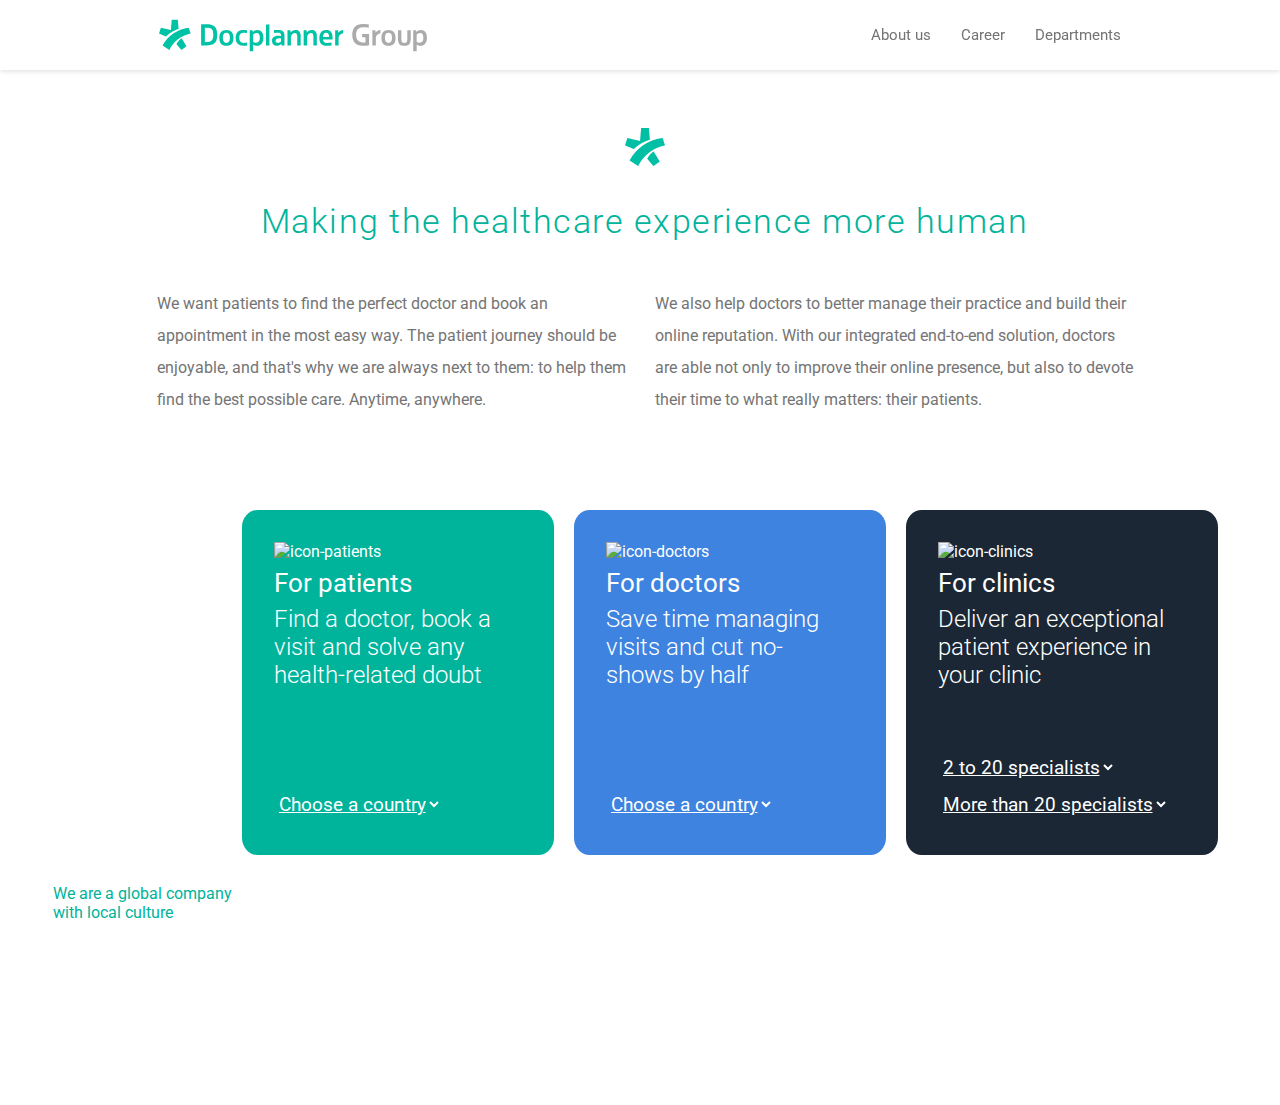
==== check3.html @ 7a892963 "docplanner" ====
<!DOCTYPE html>
<html lang="en">
  <head>
    <meta charset="UTF-8" />
    <meta name="viewport" content="width=device-width, initial-scale=1.0" />
    <title>Docplanner</title>
    <link rel="stylesheet" href="./style.css" />
  </head>
  <body>
    <div class="container">
      <div class="navbar" >
        <img
          class="logo"
          src="/logo-default-group-en.svg"
          alt="docplanner-logo" />
        <ul>
          <li>About us</li>
          <li>Career</li>
          <li>Departments</li>
        </ul>
      </div>
      <div class="content1">
        <img src="/sygnet.png" alt="sygnet" />
        <h1>Making the healthcare experience more human</h1>
        <div class="paragraph">
          <p>
            We want patients to find the perfect doctor and book an appointment
            in the most easy way. The patient journey should be enjoyable, and
            that's why we are always next to them: to help them find the best
            possible care. Anytime, anywhere.
          </p>
          <p>
            We also help doctors to better manage their practice and build their
            online reputation. With our integrated end-to-end solution, doctors
            are able not only to improve their online presence, but also to
            devote their time to what really matters: their patients.
          </p>
        </div>
      </div>
      <div class="content2">
        <div>
          <h1>We are a global company <br>
            with local culture</h1>
        </div> 
      </div>
      
      <div class="cards">
        <div class="card" style="background-color: #00b39b;">
          <div class="patient1">
            <img src="	https://www.docplanner.com/icons/icon-patients.svg" alt="icon-patients">
            <h1>For patients</h1>
            <h2>
              Find a doctor, book a visit and solve any health-related doubt
            </h2>
          </div>
          <div class="patient2">
            <select  class="selection1" name="choose a country" >
              <option value="Choose a country">Choose a country</option>
              <option value="Argentina">Argentina</option>
              <option value="Brazil">Brazil</option>
              <option value="Chile">Chile</option>
              <option value="Colombia">Colombia</option>
              <option value="Czech">Czech</option>
              <option value="Germany">Germany</option>
              <option value="Italy">Italy</option>
              <option value="Mexico">Mexico</option>
              <option value="Peru">Peru</option>
              <option value="Poland">Poland</option>
              <option value="Portugal">Portugal</option>
              <option value="Spain">Spain</option>
              <option value="Turkey">Turkey</option>
            </select>
          </div>
        </div>
        <div class="card" style="background-color: #3d83df;">
          <div class="doctor1">
            <img src="https://www.docplanner.com/icons/icon-doctors.svg" alt="icon-doctors">
            <h1>For doctors</h1>
            <h2>Save time managing visits and cut no- shows by half</h2>
          </div>
          <div class="doctor2" >
            <select class="selection2" name="choose a country">
              <option value="Choose a country">Choose a country</option>
              <option value="Argentina">Argentina</option>
              <option value="Brazil">Brazil</option>
              <option value="Chile">Chile</option>
              <option value="Colombia">Colombia</option>
              <option value="Czech">Czech</option>
              <option value="Germany">Germany</option>
              <option value="Italy">Italy</option>
              <option value="Mexico">Mexico</option>
              <option value="Peru">Peru</option>
              <option value="Poland">Poland</option>
              <option value="Portugal">Portugal</option>
              <option value="Spain">Spain</option>
              <option value="Turkey">Turkey</option>
            </select>
          </div>
        </div>
        <div class="card" style="background-color: #1b2734;">
          <div class="clinic1">
            <img src="https://www.docplanner.com/icons/icon-clinics.svg" alt="icon-clinics">
            <h1>For clinics</h1>
            <h2>Deliver an exceptional patient experience in your clinic</h2>
          </div>
          <div class="clinic2">
            <select class="selection3" name="2 to 20 specialists" id="specialists1">
              <option value="2 to 20 specialists">2 to 20 specialists</option>
              <option value="Brazil">Brazil</option>
              <option value="Czech">Czech</option>
              <option value="Italy">Italy</option>
              <option value="Mexico">Mexico</option>
              <option value="Poland">Poland</option>
              <option value="Spain">Spain</option>
              <option value="Turkey">Turkey</option>
            </select>
            <select class="selection3" name="More than 20 specialists" id="specialists2">
              <option value="More than 20 specialists">More than 20 specialists</option>
              <option value="Brazil">Brazil</option>
              <option value="Italy">Italy</option>
              <option value="Mexico">Mexico</option>
              <option value="Poland">Poland</option>
              <option value="Spain">Spain</option>
          </div>
        </div>
      </div>

      

    </div>


  </body>
</html>
---- style.css ----
@import url('https://fonts.googleapis.com/css2?family=Roboto:ital,wght@0,100;0,300;0,400;0,500;0,700;0,900;1,100;1,300;1,400;1,500;1,700;1,900&display=swap');
*{
    margin: 0;
    padding: 0px;
    box-sizing: border-box;
    font-family: "Roboto", sans-serif;
    font-weight: 400;
    font-size: 16px;
}
.container{
    display: flex;
    justify-content: center;
}
.navbar{
    background-color: white;
    z-index: 1000;
    box-shadow: 0 2px 4px rgba(0, 0, 0, 0.1);
    position: relative;
    display: flex;
    justify-content: space-around;
    align-items: center;
    width: 975px;
    height: 70px;
    padding: 0px 20px;
    margin: 0px 4.500px;
    position: fixed;
    width: 100%;
    gap: 165px;
}

/* these are the navbar's elements */
.logo{
    width: 268px;
    height: 33px;
}
ul{
    display: flex;
    list-style: none;
    justify-content: space-between;
    gap: 30px;
    padding: 20px 0px;

}
ul li{
        color: #747474;
        font-family: "Roboto", sans-serif;
        font-weight: 400;
        font-size: 15px;
      }
ul li:hover{
    color: rgb(0, 179, 155) ;
    cursor: pointer;
    transition: 0.3s;
}

/* these are content's elements */
.content1 h1 {
    font-size: 2.125rem;
    color: #00b39b;
    font-size: 34px;
    font-weight: 300;
    letter-spacing: 1.5px;
    width: 975px;
    height: 44px;
    margin: 34px 0px;
    display: flex;
    justify-content: center;
}
.content1{
    display: flex;
    flex-direction: column;
    justify-content: center;
    align-items: center;
    margin: 0px 4.500px 80px 4.5px;
    padding: 180px 20px;
    height: 310px;
    width: 975px;
    position: absolute;
        top: calc(10%); 
        left: 0;
        width: 100%;
        
}
.content1 img{
    width: 40;
    height: 39;
    margin: 0px 470px ;
    
}

.paragraph{
    display: flex;
    justify-content:space-around;
    line-height: 2;
}
.paragraph p {
    color: #747474;
    height: 112px;
    width: 478px;
    margin: 13px 10px;
    padding: 10;
}
/* this is the cards div style */
.cards {
    padding: 10px;
    position: relative;
    top: 500px ; 
    left: 0px;
    margin-bottom: 40px;
    display: flex;
    gap: 20px;

}

.card{
    color: white;
    padding: 32px;
    height: 345px;
    width: 312px;
    display: flex;
    flex-direction: column;
    justify-content: space-between;
    border-radius: 5%;
    }

.card h1{
    font-size:26px ;
    font-weight: 400;
    margin: 7px 0px;
}
.card h2{
    font-size:24px ;
    font-weight: 300;
    height: 86px;
    width: 250px;
}

.card img{
    height:24px;
    width: 24px;
}
.selection1{
    text-decoration: underline;
    background-color: #00b39b;
    color: white;
    border-color:  #00b39b;
    font-size: 19.2px;
    font-weight: 400;
    margin: 5px 0px;
}
.selection1:hover{
    cursor: pointer;
}
.selection2{
    text-decoration: underline;
    background-color: #3d83df;
    color: white;
    border-color:  #3d83df;
    font-size: 19.2px;
    font-weight: 400;
    margin: 5px 0px;

}
.selection2:hover{
    cursor: pointer;
}
.selection3{
    text-decoration: underline;
    background-color: #1b2734;
    color: white;
    border-color:  #1b2734;
    font-size: 19.2px;
    font-weight: 400;
    margin: 5px 0px;
}
.selection3:hover{
    cursor: pointer;
}
/* this is content2 style */
.content2{
    position: relative;
    top: 700px;
    display: flex;
    justify-content: center;
    align-items: center;
    color: #00b39b;
    font-size: 26px;
    font-weight: 300;
}
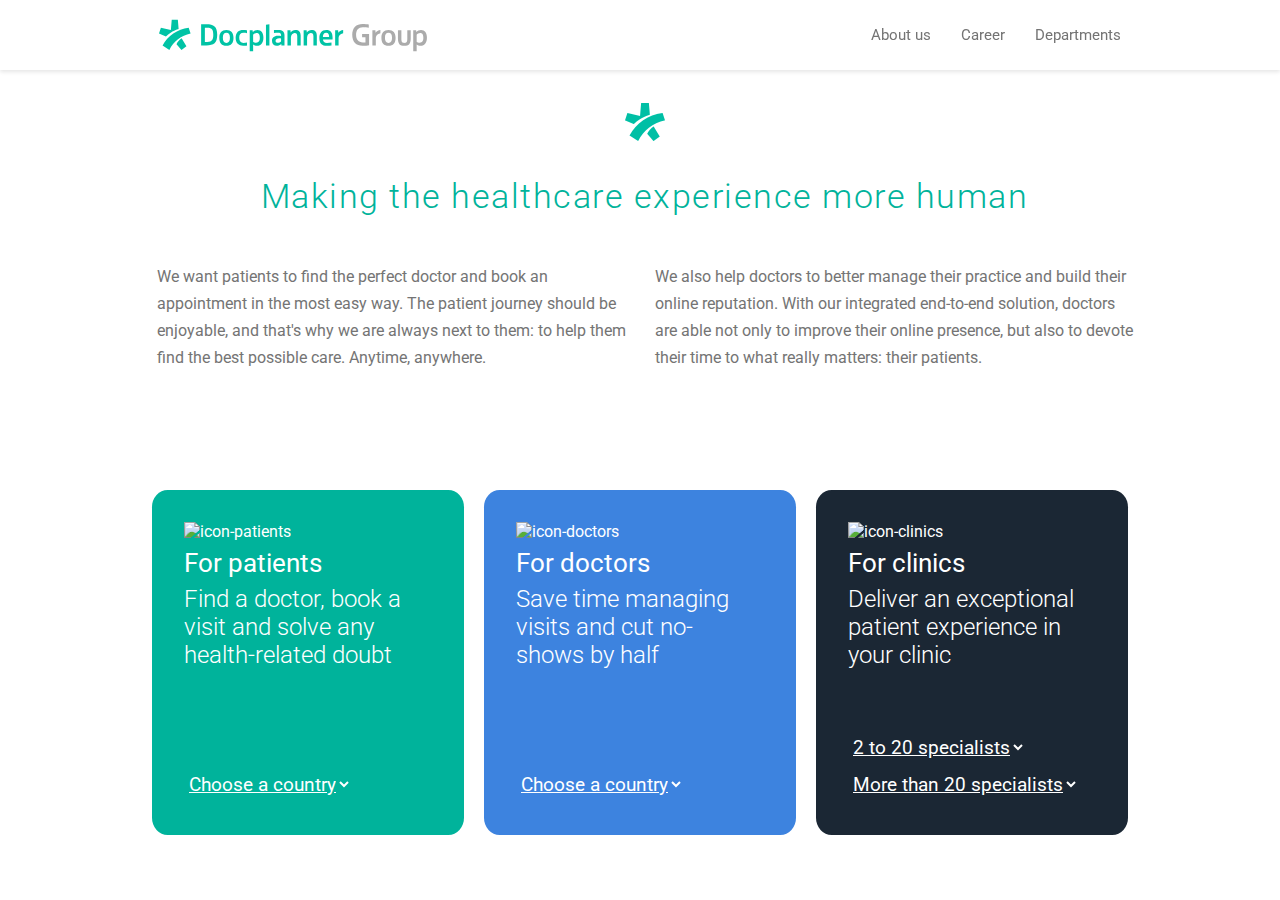
==== commit 693f604c: "first commit" ====
--- a/check3.html
+++ b/check3.html
@@ -37,13 +37,7 @@
           </p>
         </div>
       </div>
-      <div class="content2">
-        <div>
-          <h1>We are a global company <br>
-            with local culture</h1>
-        </div> 
-      </div>
-      
+
       <div class="cards">
         <div class="card" style="background-color: #00b39b;">
           <div class="patient1">
@@ -124,8 +118,33 @@
           </div>
         </div>
       </div>
+      
+      <section class="content2">
+        <div>
+          <h1>We are a global   company <br>
+            with local culture</h1>
+        </div>
+        <div class="assets">
+          <div class="asset1">
+            <img class="logos"  src="./ZnanyLekarz.png" alt="ZnanyLekarz">
+            <img class="logos"  src="./doctoralia.png" alt="doctoralia">
+            <img class="logos"  src="./miodottore.png" alt="miodottore">
+            <img class="logos"  src="./doctortakvimi.png" alt="doctortakvimi">
+          </div>
+          <div class="asset2">
+            <img class="logos"  src="ZnamyLekar.png" alt="ZnamyLekar">
+            <img class="logos"  src="logo-jameda.svg" alt="logo-jameda">
+            <img class="logos"  src="logo-tuotempo.svg" alt="logo-tuotempo">
+            <img class="logos"  src="logo-gipo-primary.svg" alt="logo-gipo-primary">
+            <img class="logos"  src="logo-clinicloud.svg" alt="logo-clinicloud">
+          </div>
+          <div class="asset3">
+            <img class="logos"  src="logo-feegow.svg" alt="logo-feegow">
+            <img class="logos"  src="my-dr-edm-logo.svg" alt="my-dr-edm-logo">
+          </div>
 
-      
+        </div> 
+      </section>      
 
     </div>
 
--- a/style.css
+++ b/style.css
@@ -7,9 +7,20 @@
     font-weight: 400;
     font-size: 16px;
 }
+
+.body{
+    display: flex;
+    flex-direction: column;
+    justify-items: center;
+    align-items: center;
+    overflow-x: hidden;
+    height: 100%;
+}
 .container{
+    position: relative;
     display: flex;
     justify-content: center;
+    height: 100%;
 }
 .navbar{
     background-color: white;
@@ -71,12 +82,11 @@
     flex-direction: column;
     justify-content: center;
     align-items: center;
-    margin: 0px 4.500px 80px 4.5px;
+    margin: 65px 4.500px 60px 4.5px;
     padding: 180px 20px;
     height: 310px;
     width: 975px;
     position: absolute;
-        top: calc(10%); 
         left: 0;
         width: 100%;
         
@@ -91,7 +101,7 @@
 .paragraph{
     display: flex;
     justify-content:space-around;
-    line-height: 2;
+    line-height: 1.7;
 }
 .paragraph p {
     color: #747474;
@@ -100,12 +110,10 @@
     margin: 13px 10px;
     padding: 10;
 }
-/* this is the cards div style */
 .cards {
     padding: 10px;
     position: relative;
-    top: 500px ; 
-    left: 0px;
+    top: 480px ; 
     margin-bottom: 40px;
     display: flex;
     gap: 20px;
@@ -176,14 +184,27 @@
 .selection3:hover{
     cursor: pointer;
 }
-/* this is content2 style */
 .content2{
-    position: relative;
-    top: 700px;
-    display: flex;
-    justify-content: center;
-    align-items: center;
+    position: absolute;
+        left: 0%;
+        top: 700px;     
+    margin-top: 70px;
+    display: flex;
+    justify-content: space-around;
+    align-items: center;
+}
+.content2 h1{
     color: #00b39b;
     font-size: 26px;
-    font-weight: 300;
-}+    font-weight: 300; 
+    padding-left: 26px;
+}
+.assets{
+padding: 5px;
+
+}
+.logos{
+height: 20px;
+width: 125px;
+}
+
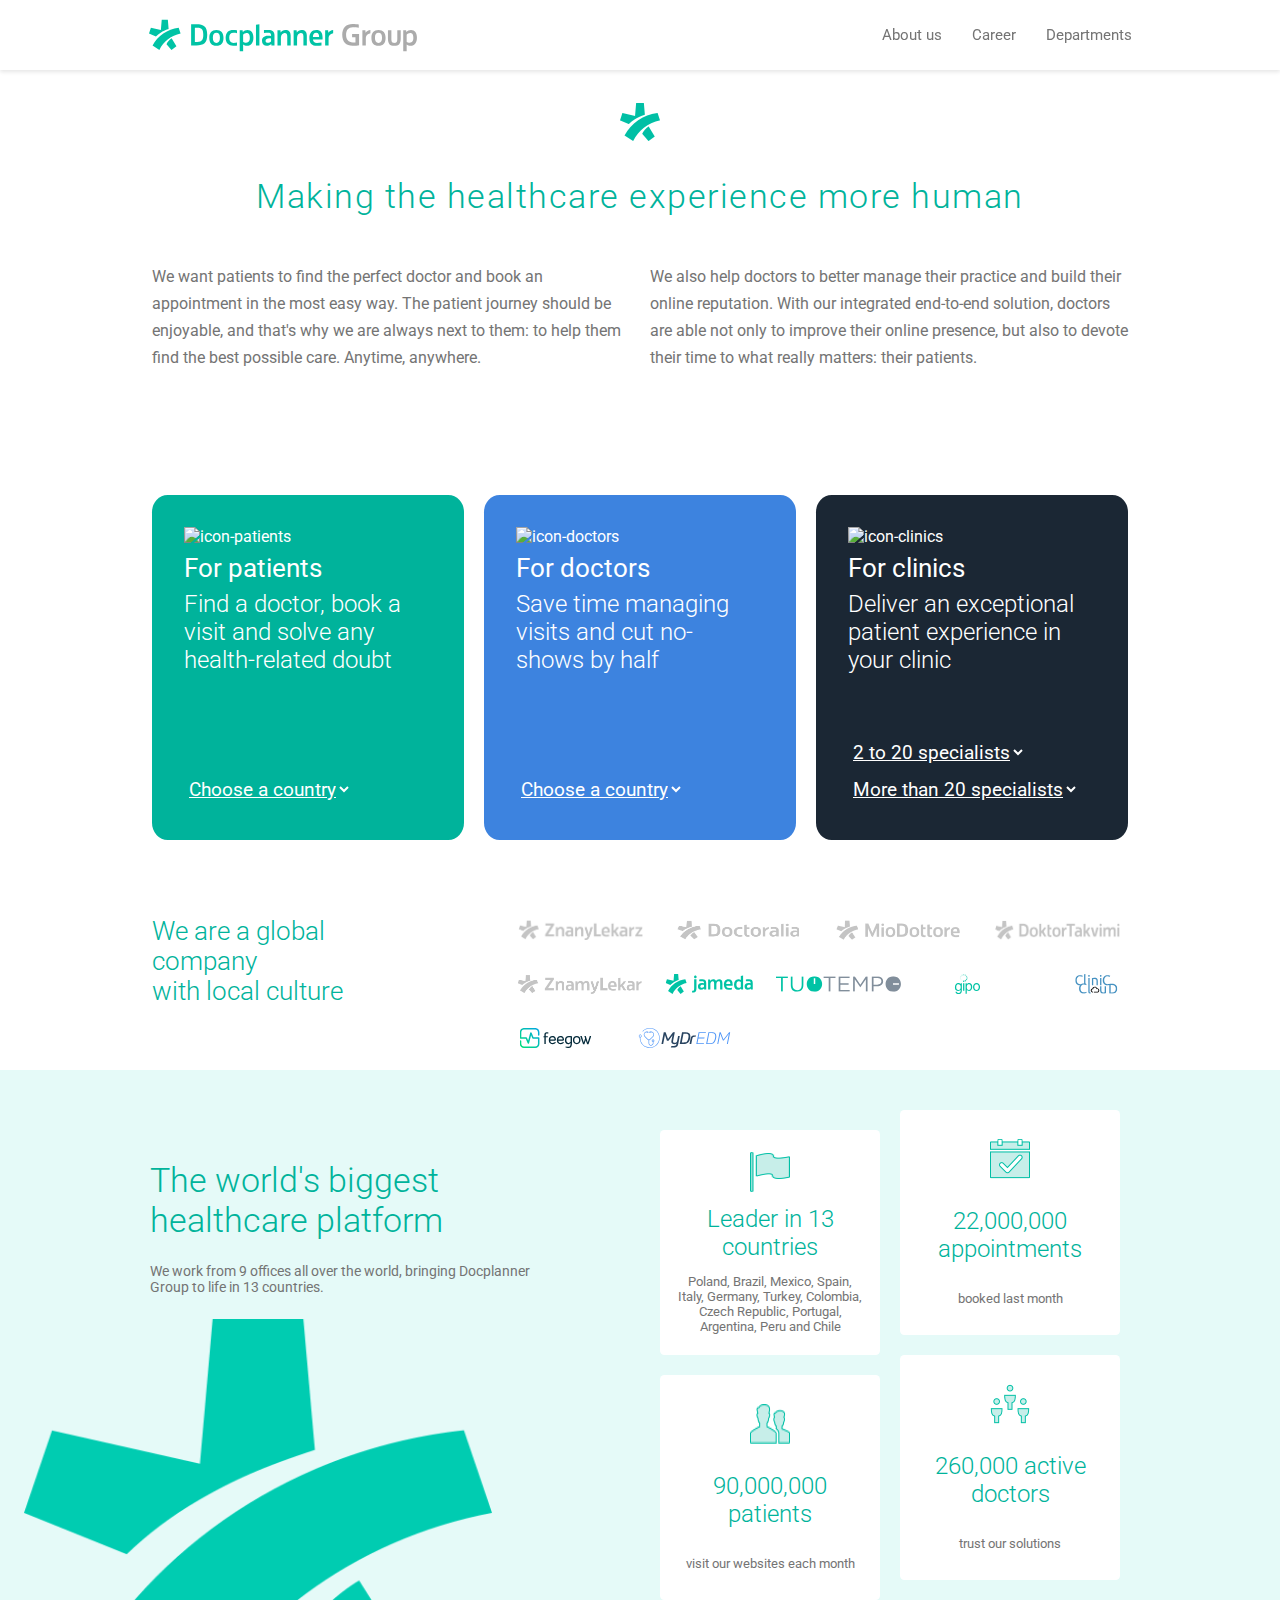
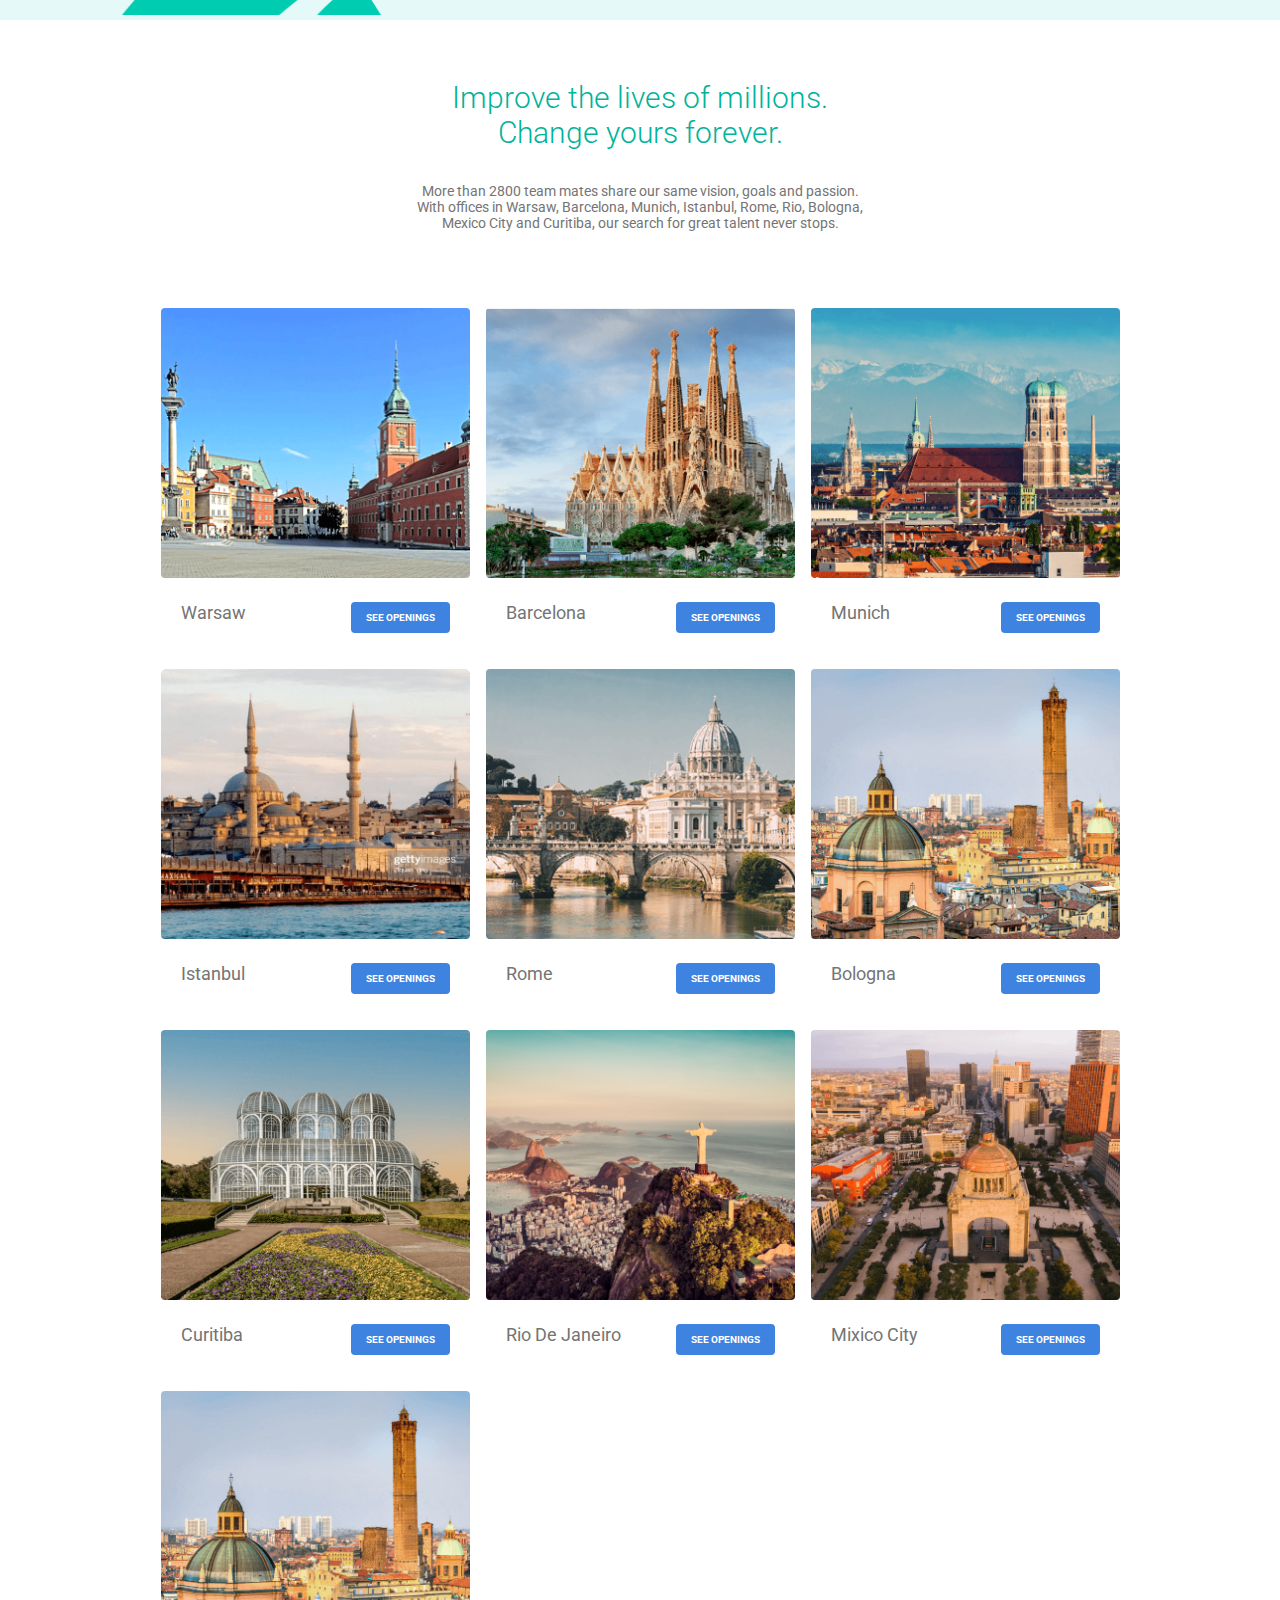
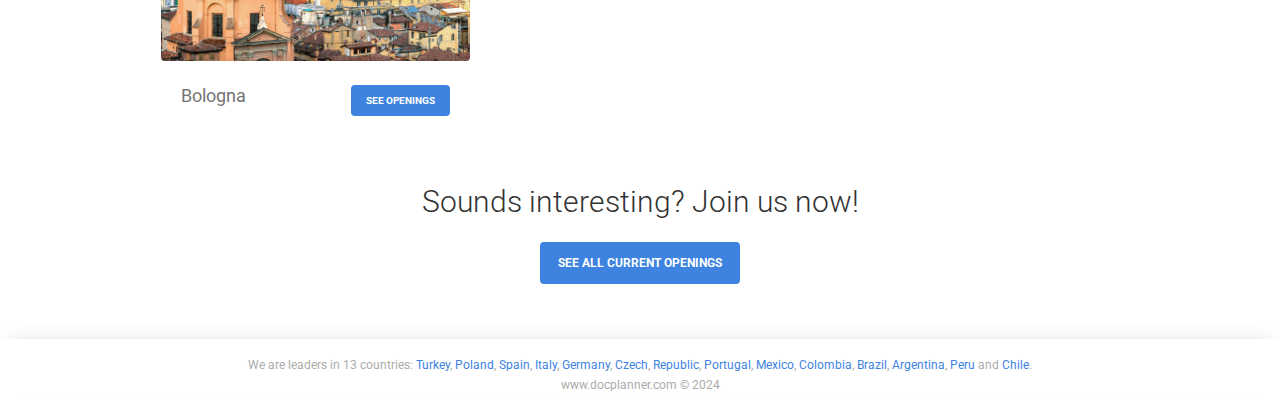
==== commit 5fe44c96: "checkpoint3" ====
--- a/check3.html
+++ b/check3.html
@@ -3,16 +3,18 @@
   <head>
     <meta charset="UTF-8" />
     <meta name="viewport" content="width=device-width, initial-scale=1.0" />
-    <title>Docplanner</title>
+    <title>Docplanner Group</title>
+    <link rel="shortcut icon" href="./sygnet.png" type="image/x-icon">
     <link rel="stylesheet" href="./style.css" />
   </head>
   <body>
     <div class="container">
-      <div class="navbar" >
+      <div class="navbar">
         <img
           class="logo"
           src="/logo-default-group-en.svg"
-          alt="docplanner-logo" />
+          alt="docplanner-logo"
+        />
         <ul>
           <li>About us</li>
           <li>Career</li>
@@ -39,16 +41,19 @@
       </div>
 
       <div class="cards">
-        <div class="card" style="background-color: #00b39b;">
+        <div class="card" style="background-color: #00b39b">
           <div class="patient1">
-            <img src="	https://www.docplanner.com/icons/icon-patients.svg" alt="icon-patients">
+            <img
+              src="https://www.docplanner.com/icons/icon-patients.svg"
+              alt="icon-patients"
+            />
             <h1>For patients</h1>
             <h2>
               Find a doctor, book a visit and solve any health-related doubt
             </h2>
           </div>
           <div class="patient2">
-            <select  class="selection1" name="choose a country" >
+            <select class="selection1" name="choose a country">
               <option value="Choose a country">Choose a country</option>
               <option value="Argentina">Argentina</option>
               <option value="Brazil">Brazil</option>
@@ -66,13 +71,16 @@
             </select>
           </div>
         </div>
-        <div class="card" style="background-color: #3d83df;">
+        <div class="card" style="background-color: #3d83df">
           <div class="doctor1">
-            <img src="https://www.docplanner.com/icons/icon-doctors.svg" alt="icon-doctors">
+            <img
+              src="https://www.docplanner.com/icons/icon-doctors.svg"
+              alt="icon-doctors"
+            />
             <h1>For doctors</h1>
             <h2>Save time managing visits and cut no- shows by half</h2>
           </div>
-          <div class="doctor2" >
+          <div class="doctor2">
             <select class="selection2" name="choose a country">
               <option value="Choose a country">Choose a country</option>
               <option value="Argentina">Argentina</option>
@@ -91,14 +99,21 @@
             </select>
           </div>
         </div>
-        <div class="card" style="background-color: #1b2734;">
+        <div class="card" style="background-color: #1b2734">
           <div class="clinic1">
-            <img src="https://www.docplanner.com/icons/icon-clinics.svg" alt="icon-clinics">
+            <img
+              src="https://www.docplanner.com/icons/icon-clinics.svg"
+              alt="icon-clinics"
+            />
             <h1>For clinics</h1>
             <h2>Deliver an exceptional patient experience in your clinic</h2>
           </div>
           <div class="clinic2">
-            <select class="selection3" name="2 to 20 specialists" id="specialists1">
+            <select
+              class="selection3"
+              name="2 to 20 specialists"
+              id="specialists1"
+            >
               <option value="2 to 20 specialists">2 to 20 specialists</option>
               <option value="Brazil">Brazil</option>
               <option value="Czech">Czech</option>
@@ -108,46 +123,233 @@
               <option value="Spain">Spain</option>
               <option value="Turkey">Turkey</option>
             </select>
-            <select class="selection3" name="More than 20 specialists" id="specialists2">
-              <option value="More than 20 specialists">More than 20 specialists</option>
+            <select
+              class="selection3"
+              name="More than 20 specialists"
+              id="specialists2"
+            >
+              <option value="More than 20 specialists">
+                More than 20 specialists
+              </option>
               <option value="Brazil">Brazil</option>
               <option value="Italy">Italy</option>
               <option value="Mexico">Mexico</option>
               <option value="Poland">Poland</option>
               <option value="Spain">Spain</option>
+            </select>
           </div>
         </div>
       </div>
-      
+
       <section class="content2">
         <div>
-          <h1>We are a global   company <br>
-            with local culture</h1>
+          <h1>
+            We are a global <br />
+            company <br />
+            with local culture
+          </h1>
         </div>
         <div class="assets">
           <div class="asset1">
-            <img class="logos"  src="./ZnanyLekarz.png" alt="ZnanyLekarz">
-            <img class="logos"  src="./doctoralia.png" alt="doctoralia">
-            <img class="logos"  src="./miodottore.png" alt="miodottore">
-            <img class="logos"  src="./doctortakvimi.png" alt="doctortakvimi">
+            <img class="logos" src="./ZnanyLekarz.png" alt="ZnanyLekarz" />
+            <img class="logos" src="./doctoralia.png" alt="doctoralia" />
+            <img class="logos" src="./miodottore.png" alt="miodottore" />
+            <img class="logos" src="./doctortakvimi.png" alt="doctortakvimi" />
           </div>
           <div class="asset2">
-            <img class="logos"  src="ZnamyLekar.png" alt="ZnamyLekar">
-            <img class="logos"  src="logo-jameda.svg" alt="logo-jameda">
-            <img class="logos"  src="logo-tuotempo.svg" alt="logo-tuotempo">
-            <img class="logos"  src="logo-gipo-primary.svg" alt="logo-gipo-primary">
-            <img class="logos"  src="logo-clinicloud.svg" alt="logo-clinicloud">
+            <img class="logos" src="ZnamyLekar.png" alt="ZnamyLekar" />
+            <img class="logos" src="logo-jameda.svg" alt="logo-jameda" />
+            <img class="logos" src="logo-tuotempo.svg" alt="logo-tuotempo" />
+            <img
+              class="logos"
+              src="logo-gipo-primary.svg"
+              alt="logo-gipo-primary"
+            />
+            <img
+              class="logos"
+              src="logo-clinicloud.svg"
+              alt="logo-clinicloud"
+            />
           </div>
           <div class="asset3">
-            <img class="logos"  src="logo-feegow.svg" alt="logo-feegow">
-            <img class="logos"  src="my-dr-edm-logo.svg" alt="my-dr-edm-logo">
-          </div>
-
-        </div> 
-      </section>      
-
+            <img class="logos" src="logo-feegow.svg" alt="logo-feegow" />
+            <img class="logos" src="my-dr-edm-logo.svg" alt="my-dr-edm-logo" />
+          </div>
+        </div>
+      </section>
+
+      <section class="content3">
+        <div class="left3">
+          <h1>
+            The world's biggest <br />
+            healthcare platform
+          </h1>
+          <p>
+            We work from 9 offices all over the world, bringing Docplanner
+            <br />
+            Group to life in 13 countries.
+          </p>
+          <img src="./logo sygnet.png" alt="sygnet" />
+        </div>
+        <div class="fourcards">
+          <div class="fourcards1">
+            <div class="card1" id="card_1">
+              <img src="./flag.png" alt="flag" />
+              <h1>Leader in 13 countries</h1>
+              <p>
+                Poland, Brazil, Mexico, Spain, Italy, Germany, Turkey, Colombia,
+                Czech Republic, Portugal, Argentina, Peru and Chile
+              </p>
+            </div>
+            <div class="card1" id="card_2">
+              <img src="./patients.png" alt="patients" />
+              <h1>90,000,000 patients</h1>
+              <p>visit our websites each month</p>
+            </div>
+          </div>
+          <div class="fourcards2">
+            <div class="card1" id="card_3">
+              <img src="./visits.png" alt="visits" />
+              <h1>22,000,000 appointments</h1>
+              <p>booked last month</p>
+            </div>
+            <div class="card1">
+              <img src="./doctors.png" alt="doctors" />
+              <h1>260,000 active doctors</h1>
+              <p>trust our solutions</p>
+            </div>
+          </div>
+        </div>
+      </section>
+
+      <section class="content4">
+        <h1>Improve the lives of millions. <br />Change yours forever.</h1>
+        <p>
+          More than 2800 team mates share our same vision, goals and passion.
+          With offices in Warsaw, Barcelona, Munich, Istanbul, Rome, Rio,
+          Bologna, Mexico City and Curitiba, our search for great talent never
+          stops.
+        </p>
+      </section>
+
+      <section class="content5">
+        <div class="parent">
+          <div class="div1">
+            <div>
+              <a href=""> <img class="pic_1" src="./warsaw.png" alt="warsaw" /> </a>
+            </div>
+            <div class="a1">
+              <a href="">Warsaw</a>
+              <button>SEE OPENINGS</button>
+            </div>
+          </div>
+
+          <div class="div2">
+            <div>
+              <a href=""> <img class="pic_1" src="./barcelona.png" alt="Barcelona" /> </a>
+            </div>
+            <div class="a1">
+              <a href="">Barcelona</a>
+              <button>SEE OPENINGS</button>
+            </div>
+          </div>
+          <div class="div3">
+            <div>
+              <a href=""> <img class="pic_1" src="./munich.png" alt="Munich" /> </a>
+            </div>
+            <div class="a1">
+              <a href="">Munich</a>
+              <button>SEE OPENINGS</button>
+            </div>
+          </div>
+          <div class="div4">
+            <div>
+              <a href=""> <img class="pic_1" src="./istanbul.png" alt="Istanbul" /> </a>
+            </div>
+            <div class="a1">
+              <a href="">Istanbul</a>
+              <button>SEE OPENINGS</button>
+            </div>
+          </div>
+          <div class="div5">
+            <div>
+              <a href=""> <img class="pic_1" src="./rome.png" alt="Rome" /> </a>
+            </div>
+            <div class="a1">
+              <a href="">Rome</a>
+              <button>SEE OPENINGS</button>
+            </div>
+          </div>
+          <div class="div6">
+            <div>
+              <a href=""> <img class="pic_1" src="./bologna.png" alt="Bologna" /> </a>
+            </div>
+            <div class="a1">
+              <a href="">Bologna</a>
+              <button>SEE OPENINGS</button>
+            </div>
+          </div>
+          <div class="div7">
+            <div>
+              <a href=""> <img class="pic_1" src="./curitiba.png" alt="curitiba" /> </a>
+            </div>
+            <div class="a1">
+              <a href="">Curitiba</a>
+              <button>SEE OPENINGS</button>
+            </div>
+          </div>
+          <div class="div8">
+            <div>
+              <a href=""> <img class="pic_1" src="./rio-janeiro.png" alt="rio-janeiro" /> </a>
+            </div>
+            <div class="a1">
+              <a href="">Rio De Janeiro</a>
+              <button>SEE OPENINGS</button>
+            </div>
+          </div>
+          <div class="div9">
+            <div>
+              <a href=""> <img class="pic_1" src="./mexico-city.png" alt="mexico-city" /> </a>
+            </div>
+            <div class="a1">
+              <a href="">Mixico City</a>
+              <button>SEE OPENINGS</button>
+            </div>
+          </div>
+          <div class="div10">
+            <div>
+              <a href=""> <img class="pic_1" src="./bologna.png" alt="Bologna" /> </a>
+            </div>
+            <div class="a1">
+              <a href="">Bologna</a>
+              <button>SEE OPENINGS</button>
+            </div>
+          </div>
+        </div>
+      </section>
+      <section class="content6">
+        <p>Sounds interesting? Join us now!</p>
+        <button id="btn2">SEE ALL CURRENT OPENINGS</button>
+      </section>
+
+      <footer>
+        <p>We are leaders in 13 countries:
+          <a href="">Turkey</a>,
+          <a href="">Poland</a>,
+          <a href="">Spain</a>,
+          <a href="">Italy</a>,
+          <a href="">Germany</a>,
+          <a href="">Czech</a>,
+          <a href="">Republic</a>,
+          <a href="">Portugal</a>,
+          <a href="">Mexico</a>,
+          <a href="">Colombia</a>,
+          <a href="">Brazil</a>,
+          <a href="">Argentina</a>,
+          <a href="">Peru</a> and
+          <a href="">Chile</a>.
+         <br> www.docplanner.com © 2024</p>
+      </footer>
     </div>
-
-
   </body>
 </html>
--- a/style.css
+++ b/style.css
@@ -1,210 +1,518 @@
-@import url('https://fonts.googleapis.com/css2?family=Roboto:ital,wght@0,100;0,300;0,400;0,500;0,700;0,900;1,100;1,300;1,400;1,500;1,700;1,900&display=swap');
-*{
-    margin: 0;
-    padding: 0px;
-    box-sizing: border-box;
-    font-family: "Roboto", sans-serif;
-    font-weight: 400;
-    font-size: 16px;
-}
-
-.body{
-    display: flex;
-    flex-direction: column;
-    justify-items: center;
-    align-items: center;
-    overflow-x: hidden;
-    height: 100%;
-}
-.container{
-    position: relative;
-    display: flex;
-    justify-content: center;
-    height: 100%;
-}
-.navbar{
-    background-color: white;
-    z-index: 1000;
-    box-shadow: 0 2px 4px rgba(0, 0, 0, 0.1);
-    position: relative;
-    display: flex;
-    justify-content: space-around;
-    align-items: center;
-    width: 975px;
-    height: 70px;
-    padding: 0px 20px;
-    margin: 0px 4.500px;
-    position: fixed;
-    width: 100%;
-    gap: 165px;
+@import url("https://fonts.googleapis.com/css2?family=Roboto:ital,wght@0,100;0,300;0,400;0,500;0,700;0,900;1,100;1,300;1,400;1,500;1,700;1,900&display=swap");
+* {
+  margin: 0;
+  padding: 0px;
+  box-sizing: border-box;
+  font-family: "Roboto", sans-serif;
+}
+::selection {
+  color: white;
+  background: rgb(0, 179, 155);
+}
+.body {
+  display: flex;
+  height: 100vh;
+}
+.container {
+  position: relative;
+  display: flex;
+  flex-direction: column;
+  /* justify-content: center; */
+  align-items: center;
+  /* margin-left: 50%;
+  margin-right: 50%; */
+  height: 100vh;
+}
+.navbar {
+  background-color: white;
+  z-index: 3;
+  box-shadow: 0 2px 4px rgba(0, 0, 0, 0.1);
+  position: relative;
+  display: flex;
+  justify-content: center;
+  align-items: center;
+  height: 70px;
+  padding: 0px 20px;
+  margin: 0% 5%;
+  position: fixed;
+  width: 100%;
+  gap: 465px;
 }
 
 /* these are the navbar's elements */
-.logo{
-    width: 268px;
-    height: 33px;
-}
-ul{
-    display: flex;
-    list-style: none;
-    justify-content: space-between;
-    gap: 30px;
-    padding: 20px 0px;
-
-}
-ul li{
-        color: #747474;
-        font-family: "Roboto", sans-serif;
-        font-weight: 400;
-        font-size: 15px;
-      }
-ul li:hover{
-    color: rgb(0, 179, 155) ;
-    cursor: pointer;
-    transition: 0.3s;
+.logo {
+  width: 268px;
+  height: 33px;
+}
+ul {
+  display: flex;
+  list-style: none;
+  justify-content: space-between;
+  gap: 30px;
+  padding: 20px 0px;
+}
+ul li {
+  color: #747474;
+  font-family: "Roboto", sans-serif;
+  font-weight: 400;
+  font-size: 15px;
+}
+ul li:hover {
+  color: rgb(0, 179, 155);
+  cursor: pointer;
+  transition: 0.3s;
 }
 
 /* these are content's elements */
 .content1 h1 {
-    font-size: 2.125rem;
-    color: #00b39b;
-    font-size: 34px;
-    font-weight: 300;
-    letter-spacing: 1.5px;
-    width: 975px;
-    height: 44px;
-    margin: 34px 0px;
-    display: flex;
-    justify-content: center;
-}
-.content1{
-    display: flex;
-    flex-direction: column;
-    justify-content: center;
-    align-items: center;
-    margin: 65px 4.500px 60px 4.5px;
-    padding: 180px 20px;
-    height: 310px;
-    width: 975px;
-    position: absolute;
-        left: 0;
-        width: 100%;
-        
-}
-.content1 img{
-    width: 40;
-    height: 39;
-    margin: 0px 470px ;
-    
-}
-
-.paragraph{
-    display: flex;
-    justify-content:space-around;
-    line-height: 1.7;
+  font-size: 2.125rem;
+  color: #00b39b;
+  font-size: 34px;
+  font-weight: 300;
+  letter-spacing: 1.5px;
+  width: 975px;
+  height: 44px;
+  margin: 34px 0px;
+  display: flex;
+  justify-content: center;
+}
+.content1 {
+  display: flex;
+  flex-direction: column;
+  justify-content: center;
+  align-items: center;
+  margin: 65px 4.5px 60px 4.5px;
+  padding: 180px 20px;
+  height: 310px;
+  width: 975px;
+  width: 100vh;
+}
+.content1 img {
+  width: 40;
+  height: 39;
+  margin: 0px 470px;
+}
+
+.paragraph {
+  display: flex;
+  justify-content: space-around;
+  line-height: 1.7;
 }
 .paragraph p {
-    color: #747474;
-    height: 112px;
-    width: 478px;
-    margin: 13px 10px;
-    padding: 10;
+  color: #747474;
+  height: 112px;
+  width: 478px;
+  margin: 13px 10px;
+  padding: 10;
 }
 .cards {
-    padding: 10px;
-    position: relative;
-    top: 480px ; 
-    margin-bottom: 40px;
-    display: flex;
-    gap: 20px;
-
-}
-
-.card{
-    color: white;
-    padding: 32px;
-    height: 345px;
-    width: 312px;
-    display: flex;
-    flex-direction: column;
-    justify-content: space-between;
-    border-radius: 5%;
-    }
-
-.card h1{
-    font-size:26px ;
-    font-weight: 400;
-    margin: 7px 0px;
-}
-.card h2{
-    font-size:24px ;
-    font-weight: 300;
-    height: 86px;
-    width: 250px;
-}
-
-.card img{
-    height:24px;
-    width: 24px;
-}
-.selection1{
-    text-decoration: underline;
-    background-color: #00b39b;
-    color: white;
-    border-color:  #00b39b;
-    font-size: 19.2px;
-    font-weight: 400;
-    margin: 5px 0px;
-}
-.selection1:hover{
-    cursor: pointer;
-}
-.selection2{
-    text-decoration: underline;
-    background-color: #3d83df;
-    color: white;
-    border-color:  #3d83df;
-    font-size: 19.2px;
-    font-weight: 400;
-    margin: 5px 0px;
-
-}
-.selection2:hover{
-    cursor: pointer;
-}
-.selection3{
-    text-decoration: underline;
-    background-color: #1b2734;
-    color: white;
-    border-color:  #1b2734;
-    font-size: 19.2px;
-    font-weight: 400;
-    margin: 5px 0px;
-}
-.selection3:hover{
-    cursor: pointer;
-}
-.content2{
-    position: absolute;
-        left: 0%;
-        top: 700px;     
-    margin-top: 70px;
-    display: flex;
-    justify-content: space-around;
-    align-items: center;
-}
-.content2 h1{
-    color: #00b39b;
-    font-size: 26px;
-    font-weight: 300; 
-    padding-left: 26px;
-}
-.assets{
-padding: 5px;
-
-}
-.logos{
-height: 20px;
-width: 125px;
-}
-
+  padding: 10px;
+  top: 480px;
+  left: 200px;
+  margin-bottom: 40px;
+  display: flex;
+  gap: 20px;
+}
+
+.card {
+  color: white;
+  padding: 32px;
+  height: 345px;
+  width: 312px;
+  display: flex;
+  flex-direction: column;
+  justify-content: space-between;
+  border-radius: 5%;
+}
+
+.card h1 {
+  font-size: 26px;
+  font-weight: 400;
+  margin: 7px 0px;
+}
+.card h2 {
+  font-size: 24px;
+  font-weight: 300;
+  height: 86px;
+  width: 250px;
+}
+
+.card img {
+  height: 24px;
+  width: 24px;
+}
+.selection1 {
+  text-decoration: underline;
+  background-color: #00b39b;
+  color: white;
+  border-color: #00b39b;
+  font-size: 19.2px;
+  font-weight: 400;
+  margin: 5px 0px;
+}
+.selection1:hover {
+  cursor: pointer;
+}
+.selection2 {
+  text-decoration: underline;
+  background-color: #3d83df;
+  color: white;
+  border-color: #3d83df;
+  font-size: 19.2px;
+  font-weight: 400;
+  margin: 5px 0px;
+}
+.selection2:hover {
+  cursor: pointer;
+}
+.selection3 {
+  text-decoration: underline;
+  background-color: #1b2734;
+  color: white;
+  border-color: #1b2734;
+  font-size: 19.2px;
+  font-weight: 400;
+  margin: 5px 0px;
+}
+.selection3:hover {
+  cursor: pointer;
+}
+.content2 {
+  position: absolute;
+  top: 830px;
+  margin-top: 70px;
+  margin-left: 40px;
+  display: flex;
+  justify-content: space-around;
+  align-items: first baseline;
+  gap: 140px;
+}
+.content2 h1 {
+  color: #00b39b;
+  font-size: 26px;
+  font-weight: 300;
+}
+.assets {
+  padding: 5px;
+}
+.logos {
+  height: 20px;
+  width: 125px;
+}
+.asset1 {
+  margin: 10px;
+  padding: 5px;
+}
+.asset1 img {
+  margin: 0px 15px;
+}
+.asset2 {
+  margin-left: 25px;
+  margin-top: 20px;
+  padding: 5px;
+}
+
+.asset3 {
+  margin-top: 20px;
+  padding: 5px;
+}
+.content3 {
+  position: relative;
+  top: 20%;
+  display: flex;
+  justify-content: center;
+  gap: 120px;
+  align-items: baseline;
+  background-color: #e5faf8;
+  width: 100%;
+  
+}
+.left3 {
+  position: relative;
+  display: flex;
+  flex-direction: column;
+}
+.left3 h1 {
+  font-size: 34px;
+  font-weight: 300;
+  color: #00b39b;
+
+}
+.left3 p {
+  font-size: 14px;
+  font-weight: 400;
+  color: rgb(116, 116, 116);
+  margin: 23px 0px;
+
+}
+.left3 img {
+  position: absolute;
+  height: 355px;
+  width: 390px;
+  top: 101%;
+  right:10%;
+  clip: rect(0px, 400px,247px, 0px);
+  zoom: 120%;
+
+}
+.card1 {
+  height: 225px;
+  width: 220px;
+  padding: 15px;
+  margin: 0% 10px;
+  background-color: white;
+  border-radius: 2%;
+  display: flex;
+  flex-direction: column;
+  align-items: center;
+  justify-content: space-around;
+}
+.card1 img {
+  height: 40px;
+  width: 40px;
+}
+.card1 h1 {
+  font-size: 24px;
+  font-weight: 300;
+  color: #00b39b;
+  text-align: center;
+
+}
+.card1 p {
+  font-size: 13px;
+  font-weight: 400;
+  color: rgb(116, 116, 116);
+  text-align: center;
+
+}
+.fourcards {
+  display: flex;
+  align-items: center;
+}
+.fourcards1 {
+  margin-top: 60px;
+}
+#card_1,
+#card_2,
+#card_3 {
+  margin-bottom: 20px;
+}
+.content4 {
+  position: relative;
+  top: 28%;
+  height: 150px;
+  width: 460px;
+  display: flex;
+  flex-direction: column;
+  align-items: center;
+  justify-content: center;
+}
+.content4 h1 {
+  font-size: 30px;
+  font-weight: 300;
+  color: #00b39b;
+  margin-bottom: 10px;
+  width: 400px;
+  text-align: center;
+
+}
+.content4 p {
+  font-size: 14px;
+  font-weight: 400;
+  color: rgb(116, 116, 116);
+  margin: 23px 0px;
+  text-align: center;
+}
+
+.content5{
+  position: relative;
+  top: 35%;
+  display: flex;
+  flex-direction: column;
+  align-items: center;
+  justify-content: center;
+}
+
+.parent {
+  display: grid;
+  grid-template-columns: repeat(3, 1fr);
+  grid-template-rows: repeat(4, 1fr);
+  grid-column-gap: 10px;
+  grid-row-gap: 10px;
+}
+
+.div1 {
+  grid-area: 1 / 1 / 2 / 2;
+  border-radius: 4px;
+  padding: 3px;
+}
+.div1:hover{
+  cursor: pointer;
+  box-shadow: 14px 8px 30px 14px rgba(87, 82, 82, 0.315);
+}
+.pic_1 {
+  height: 270px;
+  width:309px ;
+  border-radius: 4px;
+}
+.a1{
+display: flex;
+justify-content: space-between;
+padding: 20px;
+}
+
+.a1 a{
+  text-decoration: none;
+  font-size: 18px;
+  font-weight: 400;
+  color: #747474;
+}
+.a1 button{
+  color: white;
+  background: rgb(61, 131, 223);
+  border-radius: 4px;
+  border: none;
+  font-size: 10px;
+  font-weight: 700;
+  padding: 10px 15px;
+}
+.a1 button:hover{
+  cursor: pointer;
+  background-color: #2166c0;
+}
+
+.div2 {
+  grid-area: 1 / 2 / 2 / 3;
+  border-radius: 4px;
+  padding: 3px;
+}
+.div2:hover{
+  cursor: pointer;
+  box-shadow: 14px 8px 30px 14px rgba(87, 82, 82, 0.315);
+}
+
+.div3 {
+  grid-area: 1 / 3 / 2 / 4;
+  border-radius: 4px;
+  padding: 3px;
+}
+.div3:hover{
+  cursor: pointer;
+  box-shadow: 14px 8px 30px 14px rgba(87, 82, 82, 0.315);
+}
+.div4 {
+  grid-area: 2 / 1 / 3 / 2;
+  border-radius: 4px;
+  padding: 3px;
+}
+.div4:hover{
+  cursor: pointer;
+  box-shadow: 14px 8px 30px 14px rgba(87, 82, 82, 0.315);
+}
+.div5 {
+  grid-area: 2 / 2 / 3 / 3;
+  border-radius: 4px;
+  padding: 3px;
+}
+.div5:hover{
+  cursor: pointer;
+  box-shadow: 14px 8px 30px 14px rgba(87, 82, 82, 0.315);
+}
+.div6 {
+  grid-area: 2 / 3 / 3 / 4;
+  border-radius: 4px;
+  padding: 3px;
+}
+.div6:hover{
+  cursor: pointer;
+  box-shadow: 14px 8px 30px 14px rgba(87, 82, 82, 0.315);
+}
+.div7 {
+  grid-area: 3 / 1 / 4 / 2;
+  border-radius: 4px;
+  padding: 3px;
+}
+.div7:hover{
+  cursor: pointer;
+  box-shadow: 14px 8px 30px 14px rgba(87, 82, 82, 0.315);
+}
+.div8 {
+  grid-area: 3 / 2 / 4 / 3;
+  border-radius: 4px;
+  padding: 3px;
+}
+.div8:hover{
+  cursor: pointer;
+  box-shadow: 14px 8px 30px 14px rgba(87, 82, 82, 0.315);
+}
+.div9 {
+  grid-area: 3 / 3 / 4 / 4;
+  border-radius: 4px;
+  padding: 3px;
+}
+.div9:hover{
+  cursor: pointer;
+  box-shadow: 14px 8px 30px 14px rgba(87, 82, 82, 0.315);
+}
+.div10 {
+  grid-area: 4 / 1 / 5 / 2;
+  border-radius: 4px;
+  padding: 3px;
+}
+.div10:hover{
+  cursor: pointer;
+  box-shadow: 14px 8px 30px 14px rgba(87, 82, 82, 0.315);
+}
+.content6{
+  position: relative;
+  top: 40%;
+  display: flex;
+  flex-direction: column;
+  align-items: center;
+}
+.content6 p{
+  font-size: 30px;
+  font-weight: 300;
+  color: rgb(51, 51, 51);
+  margin-bottom: 23px;
+}
+#btn2{
+  color: white;
+  background: rgb(61, 131, 223);
+  border-radius: 4px;
+  border: none;
+  font-size: 12px;
+  font-weight: 700;
+  padding: 14px 18px;
+}
+#btn2:hover{
+  cursor: pointer;
+  background-color: #2166c0;
+}
+
+footer{
+  position: relative;
+  top: 45%;
+  text-align: center;
+  height: 55px;
+  width: 975px;
+  padding: 16px 20px ;
+  margin: 10px 212px ;
+  line-height: 20px;
+  box-shadow: 0px -8px 20px -8px rgba(0,0,0,0.1);
+  width: 100%;
+}
+footer>p>a{
+  text-decoration: none;
+  color: rgb(61, 131, 223);
+}
+footer>p>a:hover{
+  cursor: pointer;
+  text-decoration:underline rgb(61, 131, 223);
+}
+footer p{
+  font-size: 12px;
+  font-weight: 400;
+  color: rgb(171, 171, 171);
+  margin-bottom: 30px;
+}